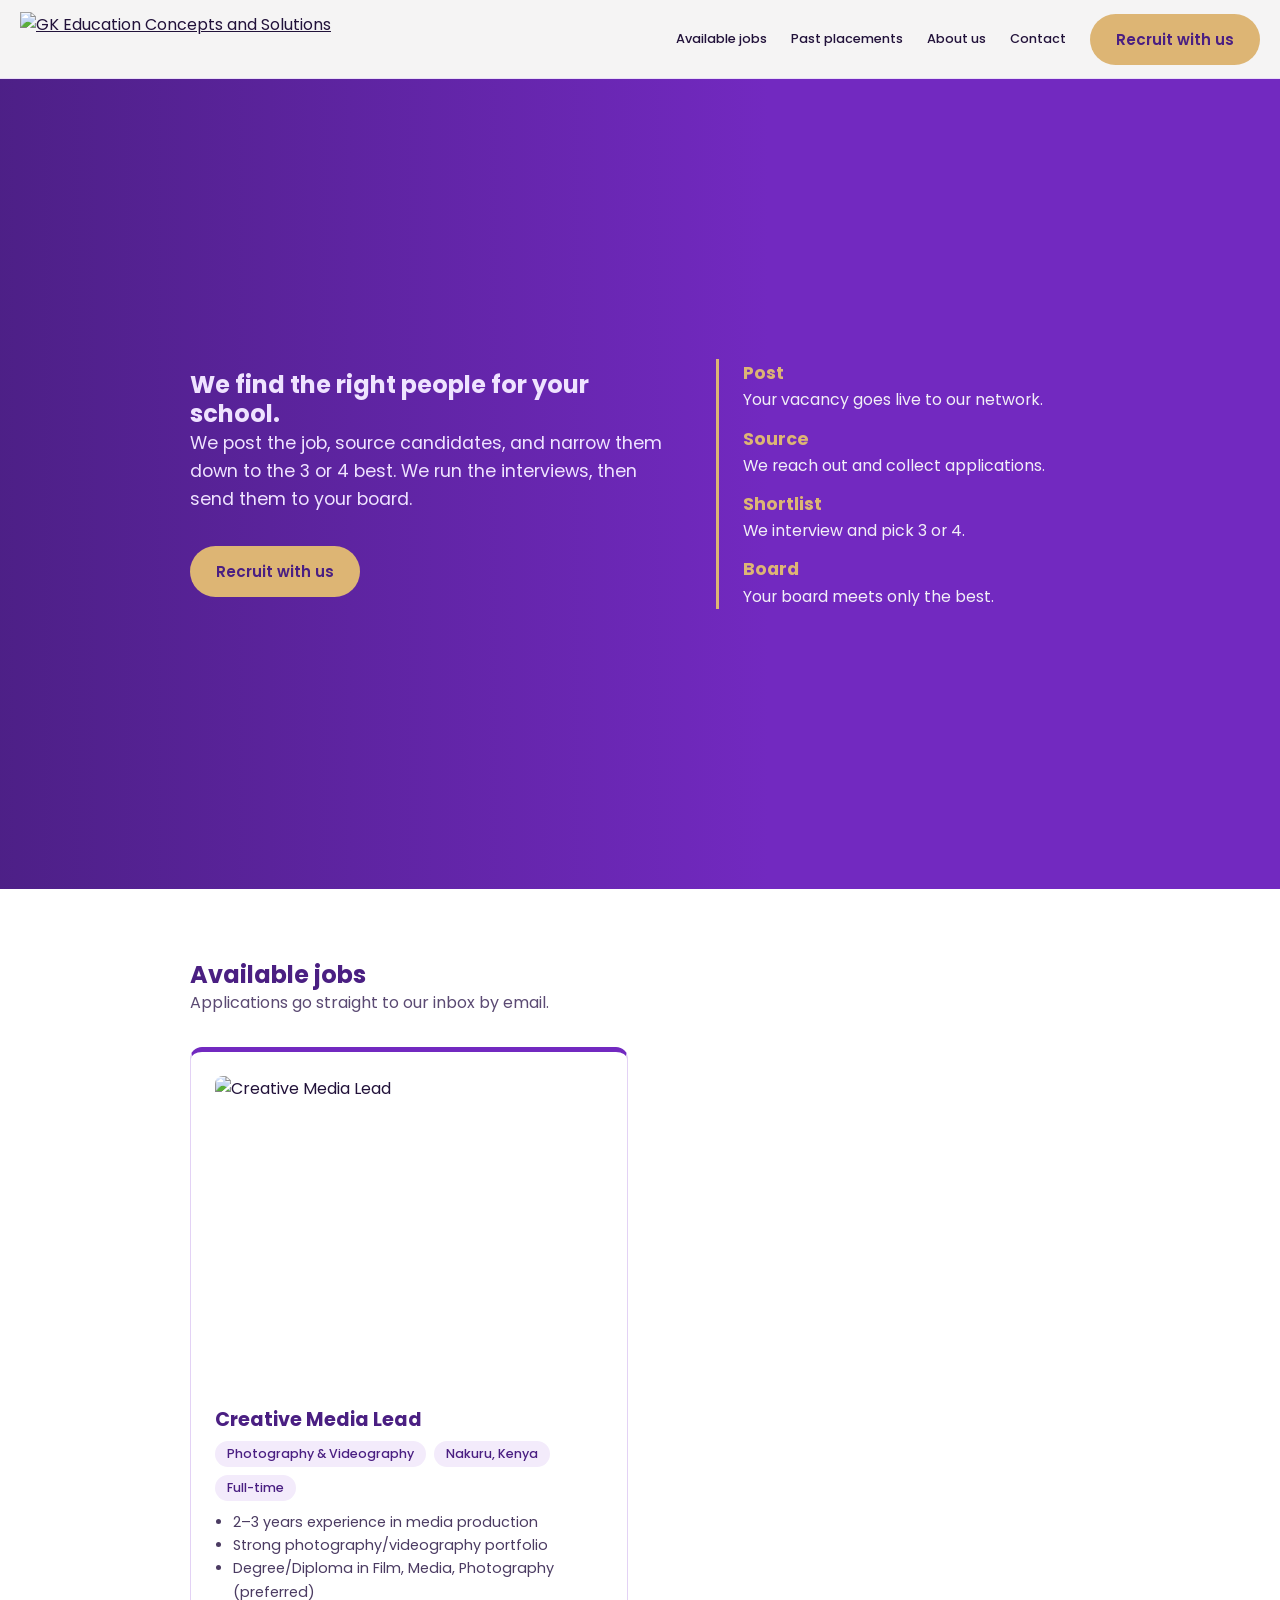
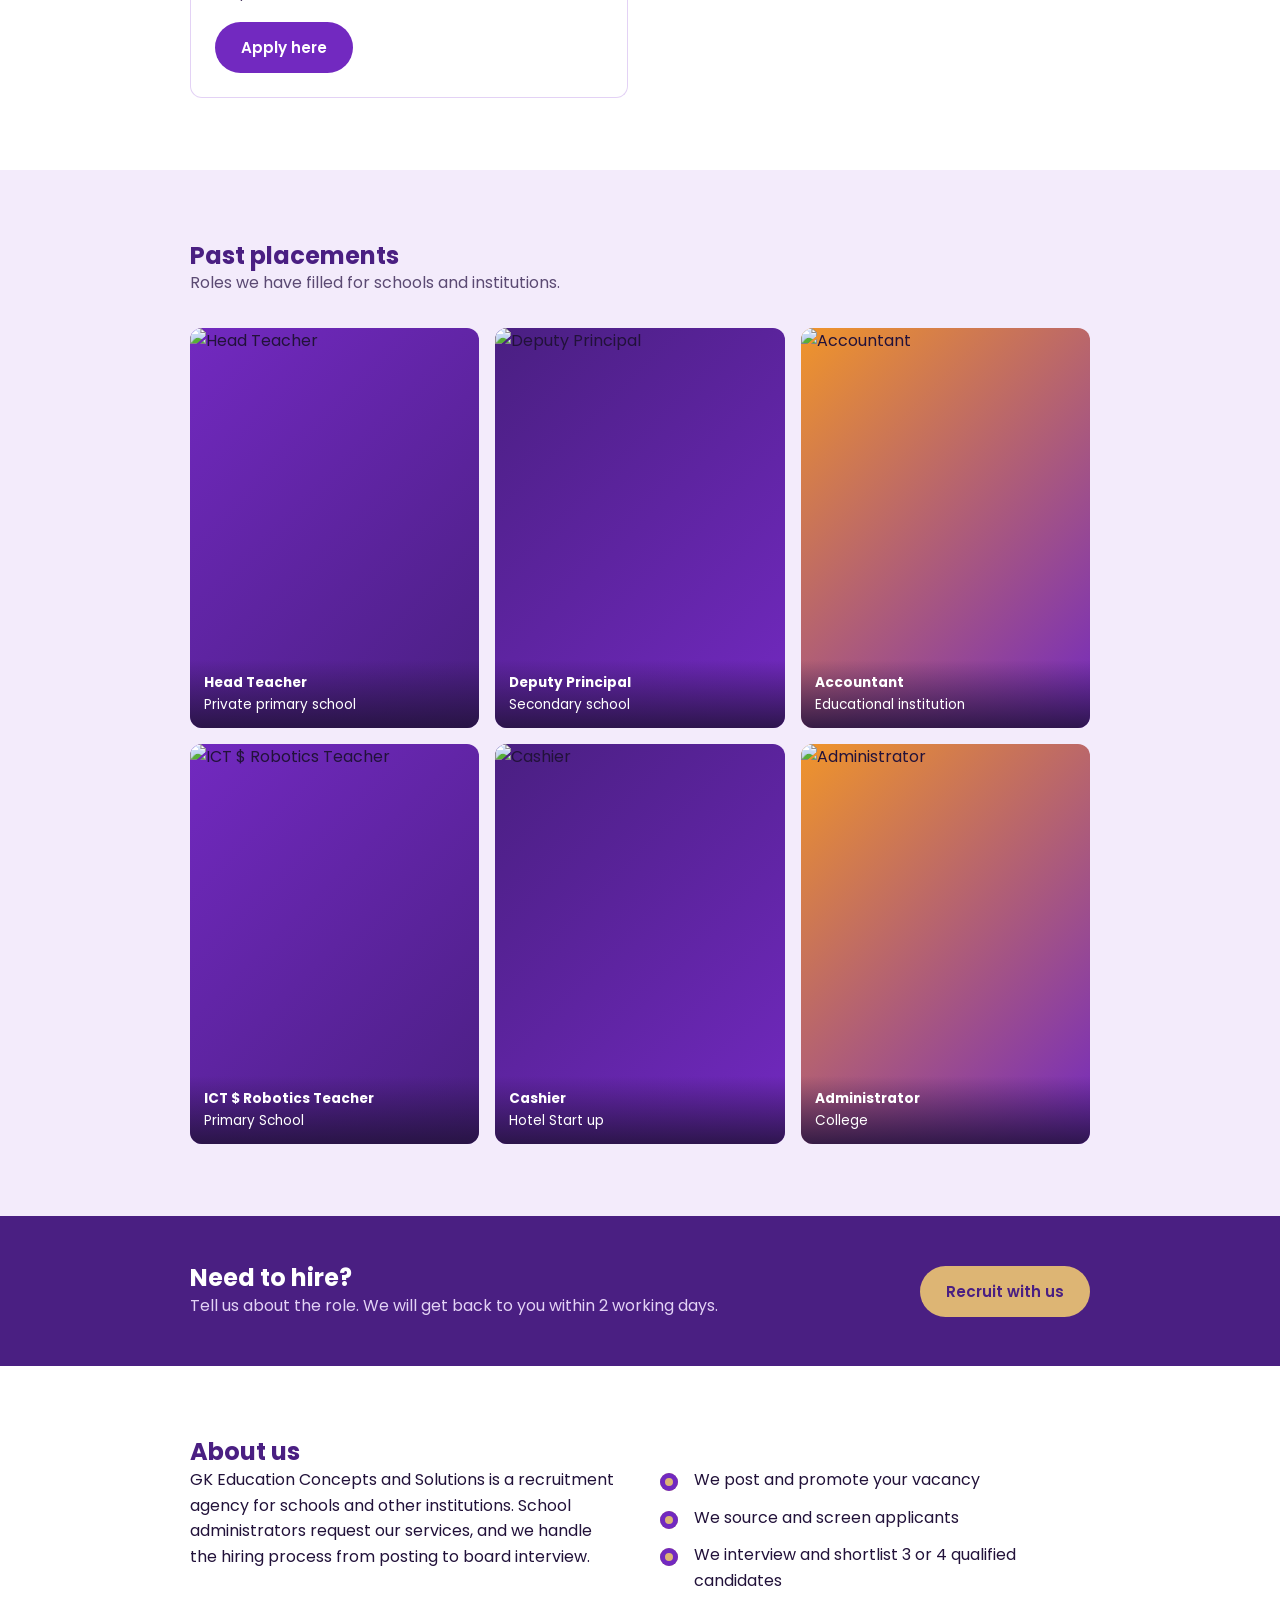
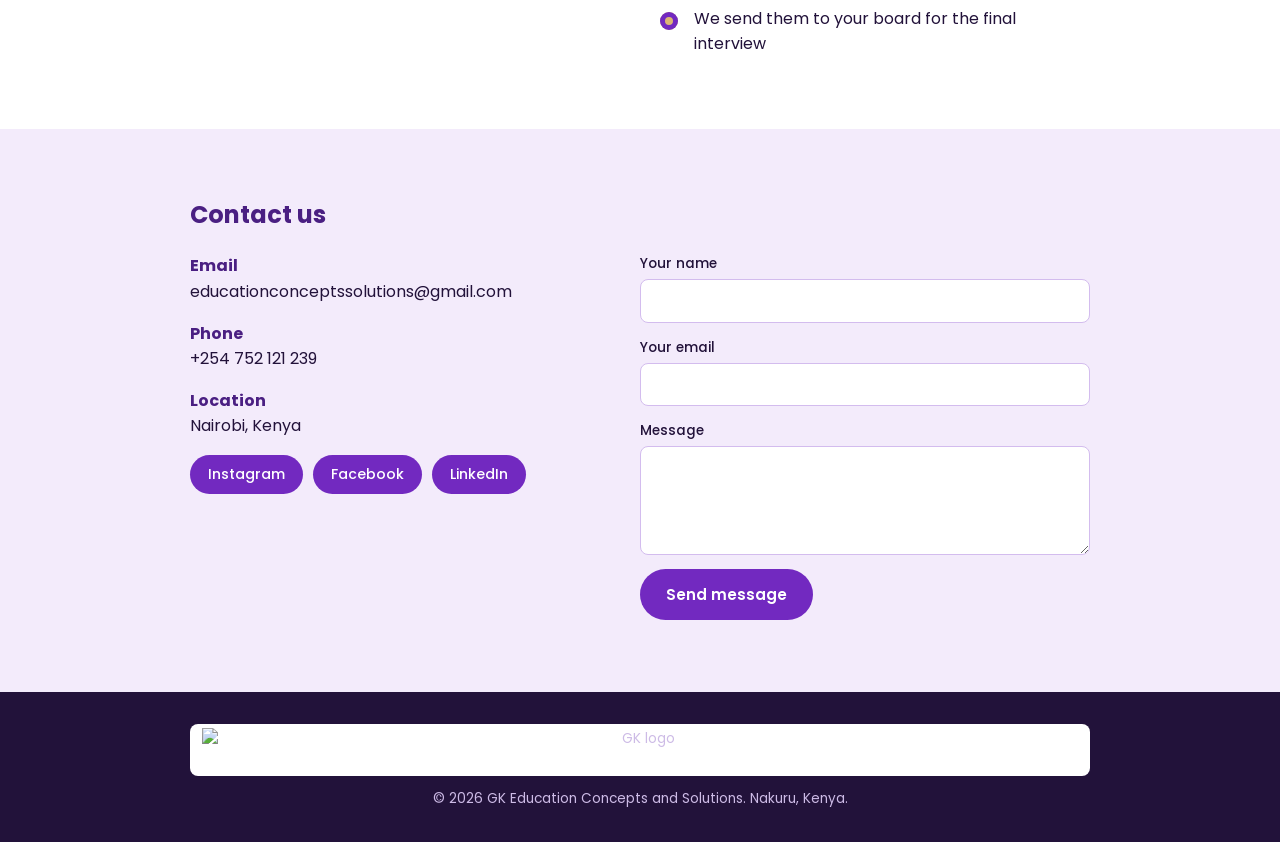
==== gks.html @ cedd3ccf "gk site" ====
<!DOCTYPE html>
<html lang="en">
<head>
<meta charset="UTF-8">
<meta name="viewport" content="width=device-width, initial-scale=1">
<title>GK Education Concepts and Solutions | Recruitment for Schools and Institutions</title>
<meta name="description" content="We source, screen and interview qualified candidates for schools and institutions, then present the best 3 or 4 to your board.">
<link rel="preconnect" href="https://fonts.googleapis.com">
<link rel="preconnect" href="https://fonts.gstatic.com" crossorigin>
<link href="https://fonts.googleapis.com/css2?family=Poppins:wght@400;500;600;700&display=swap" rel="stylesheet">
<link rel="stylesheet" href="css/gks.css">
</head>

<body>

<div class="box">

  <header class="nav">
    <a href="#home" class="brand">
        <img src="images/gkss.png" alt="GK Education Concepts and Solutions">
    </a>
    <button class="menu-btn" id="menuBtn" aria-label="Open menu" aria-expanded="false">Menu</button>
   
    <nav id="menu">
      <a href="#jobs">Available jobs</a>
      <a href="#past">Past placements</a>
      <a href="#about">About us</a>
      <a href="#contact">Contact</a>
      <button class="btn btn-gold" data-open="recruitModal">Recruit with us</button>
    </nav>
  </header>

  <section class="hero" id="home">

    <div class="hero-text">
      <h1>We find the right people for your school.</h1>
      <p>We post the job, source candidates, and narrow them down to the 3 or 4 best. We run the interviews, then send them to your board.</p>
      
      <div class="hero-actions">
        <button class="btn btn-gold" data-open="recruitModal">Recruit with us</button>
      </div>

    </div>

    <ol class="steps">
      <li><b>Post</b> Your vacancy goes live to our network.</li>
      <li><b>Source</b> We reach out and collect applications.</li>
      <li><b>Shortlist</b> We interview and pick 3 or 4.</li>
      <li><b>Board</b> Your board meets only the best.</li>
    </ol>

  </section>

  <section id="jobs">
    <h2>Available jobs</h2>
    <p class="lead">Applications go straight to our inbox by email.</p>
    <div class="grid" id="jobGrid"></div>
  </section>

  <section id="past" class="tint">
    <h2>Past placements</h2>
    <p class="lead">Roles we have filled for schools and institutions.</p>
    <div class="gallery" id="gallery"></div>
  </section>

  <section id="recruit" class="cta">
    <div>
      <h2>Need to hire?</h2>
      <p>Tell us about the role. We will get back to you within 2 working days.</p>
    </div>
    <button class="btn btn-gold" data-open="recruitModal">Recruit with us</button>
  </section>

  <section id="about">
    <h2>About us</h2>
    <div class="about">
      <p>GK Education Concepts and Solutions is a recruitment agency for schools and other institutions. School administrators request our services, and we handle the hiring process from posting to board interview.</p>
      <ul class="ticks">
        <li>We post and promote your vacancy</li>
        <li>We source and screen applicants</li>
        <li>We interview and shortlist 3 or 4 qualified candidates</li>
        <li>We send them to your board for the final interview</li>
      </ul>
    </div>
  </section>

  <section id="contact" class="tint">
    <h2>Contact us</h2>

    <div class="contact">
      <div class="contact-info">
        <p><b>Email</b><a href="mailto:educationconceptssolutions@gmail.com">educationconceptssolutions@gmail.com</a></p>
        <p><b>Phone</b><a href="tel:+254 752 121 239">+254 752 121 239</a></p>
        <p><b>Location</b>Nairobi, Kenya</p>

        <div class="socials">
          <a href="https://www.instagram.com/gk_esolutions?utm_source=qr" target="_blank" rel="noopener">Instagram</a>
          <a href="https://web.facebook.com/profile.php?id=61586979463828" target="_blank" rel="noopener">Facebook</a>
          <a href="https://www.linkedin.com/in/education-concepts-and-solutions-59b382419/" target="_blank" rel="noopener">LinkedIn</a>
        </div>
      </div>

      <form class="form" id="contactForm">
        <label>Your name<input name="name" required></label>
        <label>Your email<input type="email" name="email" required></label>
        <label>Message<textarea name="message" rows="4" required></textarea></label>
        <button class="btn btn-purple" type="submit">Send message</button>
      </form>
    </div>
  </section>

  <footer class="footer">
    <img src="images/gkss.png" alt="GK logo">
    <p>&copy; <span id="year"></span> GK Education Concepts and Solutions. Nakuru, Kenya.</p>
  </footer>
</div>

<!-- Employer request popup -->
<div class="modal" id="recruitModal" role="dialog" aria-modal="true" aria-labelledby="rTitle" hidden>
  
    <div class="modal-card">
    <button class="close" data-close aria-label="Close">&times;</button>
    <h3 id="rTitle">Recruit with us</h3>
    <p class="lead">Fill in the details and we will contact you.</p>
    
    <form class="form" id="recruitForm">
      <label>School or institution<input name="org" required></label>
      <label>Your name and title<input name="contact" required></label>
      
      <div class="row">
        <label>Email<input type="email" name="email" required></label>
        <label>Phone<input type="tel" name="phone" required></label>
      </div>


      <div class="row">
        <label>Position to fill<input name="position" required></label>
        <label>Number of vacancies<input type="number" name="count" min="1" value="1"></label>
      </div>
      <label>Details (qualifications, start date, notes)<textarea name="details" rows="3"></textarea></label>
      <button class="btn btn-purple" type="submit">Send request</button>
    </form>
  </div>
</div>

<script src="js/gks.js"></script>
</body>
</html>
---- css/gks.css ----
:root{
  --purple:#7229C0;      /* poster background */
  --purple-dark:#4A1F82; /* logo text */
  --gold:#DDB574;        /* poster button */
  --flame:#F0952A;       /* logo flame */
  --lilac:#F3EBFB;
  --ink:#22123A;
  --white:#fff;

  /* ===== PLAY WITH THESE ===== */
  /* Swap for your own photo, e.g. url('images/hero.jpg') or an Unsplash link */
  --hero-image:url('https://plus.unsplash.com/premium_photo-1707155465527-c5a2935b21cc?fm=jpg&q=60&w=3000&auto=format&fit=crop&ixlib=rb-4.1.0&ixid=M3wxMjA3fDB8MHxzZWFyY2h8MXx8YWZyaWNhbiUyMGJ1c2luZXNzJTIwbWVldGluZ3xlbnwwfHwwfHx8MA%3D%3D');
  --hero-overlay:rgba(74,31,130,.92); /* left-side tint so the text stays readable */

  --page-width:900px;   /* how wide the content "box" is (invisible) */
  --page-bg:#ffffff;     /* background behind the whole page */
  --gutter:max(24px, calc((100% - var(--page-width)) / 2)); /* side space; don't edit */
}

*{
    box-sizing:border-box;
    margin:0;padding:0
}
html{
    scroll-behavior:smooth;
    scroll-padding-top:90px
}
body{
    font-family:'Poppins',system-ui,sans-serif;
    color:var(--ink);
    background:var(--page-bg);
    line-height:1.6;
}
a{
    color:inherit;
}
img{
    max-width:100%;
    display:block;
}
:focus-visible{
    outline:3px solid var(--flame);
    outline-offset:2px;
}

/* Boxed layout */
/* No visible box: sections span the full width, only the content is held to --page-width */
.box{
    width:100%
}
section{
    padding:72px var(--gutter)
}
.tint{
    background:var(--lilac)
}
h1,h2,h3{
    line-height:1.2;
    color:var(--purple-dark)
}
.h2{
    font-size:2rem;
    margin-bottom:8px;
}
.lead{
    color:#5b4a73;
    margin-bottom:32px;
    max-width:60ch;
}

/* Buttons */
.btn{
    display:inline-block;
    font:600 .95rem 'Poppins',sans-serif;
    padding:12px 24px;
    border-radius:999px;
    border:2px solid transparent;
    cursor:pointer;
    text-decoration:none;
    transition:transform .15s,background.15s;
}
.btn:hover{
    transform:translateY(-2px);
}
.btn-gold{
    
    background:var(--gold);
    color:var(--purple-dark);
}
.btn-gold:hover{
    background:#e8c68f;
}
.btn-purple{
    background:var(--purple);
    color:#fff;
}
.btn-purple:hover{
    background:var(--purple-dark);
}
.btn-ghost{
    border-color:#fff;
    color:#fff;
}
.btn-ghost:hover{
    background:rgba(255,255,255,.15);
}


/* Navigation */
.nav {
    width: 100%;
    /* max-width: 1000px; */
    margin: 0 auto;
    display: flex;
    align-items: center;
    justify-content: space-between;
    gap: 24px;
    padding: 12px 20px;
    background: #eae9e97e;
    position: sticky;
    top: 0;
    z-index: 20;
    border-bottom: 1px solid #eadcf7;
}

/* Logo */
.brand {
    flex-shrink: 0;
}

.brand img {
    height: 54px;
    width: auto;
    display: block;
}

/* Links and recruit button */
.nav nav {
    display: flex;
    align-items: center;
    justify-content: flex-end;
    gap: 24px;
    flex: 1;
}

/* Individual links */
.nav nav a {
    text-decoration: none;
    font-weight: 450;
    font-size: 0.8rem;
    white-space: nowrap;
}

.nav nav a:hover {
    color: var(--purple);
}

/* Recruit button */
.nav nav .btn {
    font-size: 0.95rem;
    padding: 12px 24px;
    flex-shrink: 0;
    white-space: nowrap;
}

/* Mobile menu button */
.menu-btn {
    display: none;
    background: var(--purple);
    color: #fff;
    border: 0;
    border-radius: 8px;
    padding: 8px 16px;
    font: 600 0.9rem 'Poppins', sans-serif;
}

/* Hero */
.hero{
background:
    linear-gradient(90deg, var(--hero-overlay) 0%, rgba(114,41,192,.55) 60%, rgba(114,41,192,.5) 100%),
    var(--hero-image) center/cover no-repeat,
    var(--purple);
    height: 90vh;
    margin:0 auto;
    color:#fff;
    display:grid;
    grid-template-columns:1.3fr 1fr;
    gap:40px;
    align-items:center;
    
    padding:88px var(--gutter);
}
.hero h1{
    color:#efe3ff;
}
.hero p{
    font-size:1.1rem;
    max-width:48ch;
    margin-bottom:32px;
    color:#efe3ff;
}
.hero-actions{
    display:flex;
    gap:14px;
    flex-wrap:wrap;
}
.steps{
    list-style:none;
    display:grid;
    gap:12px;
    border-left:3px solid var(--gold);
    padding-left:24px;
}
.steps li{
    font-size:.99rem;
    color:#f2eff7;
}
.steps b{
    display:block;
    color:var(--gold);
    font-size:1.1rem;
}

/* Jobs */
.grid{
    display:grid;
    grid-template-columns:repeat(auto-fill,minmax(290px,1fr));
    gap:24px;
    
}

/* Job card images */
.job-image {
    width: 100%;
    height: 310px;
    object-fit:cover;
    object-position: center;
    border-radius: 8px;
    margin-bottom: 12px;
}

/* Responsive image height */
@media (max-width: 600px) {
    .job-image {
        height: 200px;
    }
}

.card{
    border:1px solid #e3d2f5;
    border-top:5px solid var(--purple);
    border-radius:12px;
    padding:24px;
    display:flex;
    flex-direction:column;
    gap:10px;
    background:#fff;
    min-width:0;
    overflow: hidden;
}
.card h3{
    font-size:1.2rem;
}
.tags{
    display:flex;
    flex-wrap:wrap;
    gap:8px;
}
.tags span{
    background:var(--lilac);
    color:var(--purple-dark);
    font-size:.78rem;
    padding:3px 12px;
    border-radius:999px;
    font-weight:500;
}
.card ul{
    padding-left:18px;
    font-size:.9rem;
    color:#4b3b62;
    flex:1;
}
.card .btn{
    align-self:flex-start;
    margin-top:8px;
}
.empty{
    grid-column:1/-1;
    padding:32px;
    border:2px dashed #d3bcee;
    border-radius:12px;
    text-align:center;
}

/* Gallery */
.gallery{
    display:grid;
    grid-template-columns:repeat(auto-fill,minmax(220px,1fr));
    gap:16px;
  
}


.shot{
    height: 400px; /* Increase image height here */
    width: 100%;
    aspect-ratio:4/3;
    border-radius:12px;
    overflow:hidden;
    position:relative;
    background:linear-gradient(135deg,var(--purple),var(--purple-dark));
}
.shot:nth-child(3n+2){
    background:linear-gradient(135deg,var(--purple-dark),var(--purple));
}
.shot:nth-child(3n){
    background:linear-gradient(135deg,var(--flame),var(--purple));
}
.shot img{
    width:100%;
    height:100%;
    object-fit:cover;
    object-position: center;
}
.shot figcaption{
    position:absolute;
    inset:auto 0 0 0;
    padding:12px 14px;
    background:linear-gradient(transparent,rgba(34,18,58,.85));
    color:#fff;
    font-size:.85rem;
}
.shot figcaption b{
    display:block;
}

/* CTA band */
.cta{
    background:var(--purple-dark);
    color:#fff;
    display:flex;
    align-items:center;
    justify-content:space-between;
    gap:24px;
    flex-wrap:wrap;
    padding:48px var(--gutter);
}
.cta h2{
    color:#fff;
}
.cta p{
    color:#e3d2f5;
}

/* About */
.about{
    display:grid;
    grid-template-columns:1fr 1fr;
    gap:40px;
    align-items:start;
}
.ticks{
    list-style:none;
    display:grid;
    gap:12px;
}
.ticks li{
    padding-left:34px;
    position:relative;
}
.ticks li::before{
    content:"";
    position:absolute;
    left:0;
    top:6px;
    width:18px;
    height:18px;
    border-radius:50%;
    background:var(--gold);
    box-shadow:inset 0 0 0 5px var(--purple);
}

/* Contact */
.contact{
    display:grid;
    grid-template-columns:1fr 1.1fr;
    gap:40px;
    margin-top:24px;
}
.contact-info p{
    margin-bottom:16px;
}
.contact-info b{
    display:block;
    color:var(--purple-dark);
}
.contact-info a{
    text-decoration:none;
    word-break:break-all;
}
.contact-info a:hover{
    color:var(--purple);
}
.socials{
    display:flex;
    flex-wrap:wrap;
    gap:10px;
    margin-top:8px;
}
.socials a{
    background:var(--purple);
    color:#fff;
    padding:8px 18px;
    border-radius:999px;
    font-size:.88rem;
    font-weight:500;
}
.socials a:hover{
    background:var(--flame);
}

/* Forms */
.form{
    display:grid;
    gap:14px;
}
.form label{
    display:grid;
    gap:4px;
    font-size:.85rem;
    font-weight:500;
}
.form input,
.form textarea{
    font:inherit;
    padding:10px 12px;
    border:1.5px solid #d3bcee;
    border-radius:8px;
    background:#fff;
    width:100%;
}
.form input:focus,
.form textarea:focus{
    border-color:var(--purple);
    outline:none;
    box-shadow:0 0 0 3px rgba(114,41,192,.2);
}
.row{
    display:grid;
    grid-template-columns:1fr 1fr;
    gap:14px;
}
.form .btn{
    justify-self:start;
}

/* Footer */
.footer{
    background:var(--ink);
    color:#cdbbe6;
    text-align:center;
    padding:32px var(--gutter);
    font-size:.85rem;
}
.footer img{
    height:52px;
    margin:0 auto 12px;
    background:#fff;
    border-radius:8px;
    padding:4px 12px;
}

/* Modal */
.modal{
    position:fixed;
    inset:0;
    background:rgba(34,18,58,.7);
    display:grid;
    place-items:center;
    padding:16px;
    z-index:50;
    overflow-y:auto;
}
.modal[hidden]{
    display:none;
}
.modal-card{
    background:#fff;
    border-radius:16px;
    padding:32px;
    width:100%;
    max-width:560px;
    position:relative;
    border-top:6px solid var(--gold);
    animation:pop .2s ease-out;
}
.modal-card .lead{
    margin-bottom:20px;
}
.close{
    position:absolute;
    top:10px;
    right:14px;
    background:none;
    border:0;
    font-size:2rem;
    line-height:1;
    cursor:pointer;
    color:var(--purple-dark);
}
@keyframes pop{
    from{transform:scale(.96);
        opacity:0}to{transform:none;opacity:1}
    }
@media (prefers-reduced-motion:reduce){
    *{animation:none!important;
        transition:none!important;
        scroll-behavior:auto!important}
    }


/* Mobile */
@media (max-width: 820px) {

    :root {
        --gutter: 20px;
    }

    .box {
        width: 100%;
        max-width: 100%;
    }

    section,
    .hero,
    .cta {
        padding-block: 48px;
    }

    /* Navbar */
    .nav {
        width: 100%;
        max-width: 100%;
        padding: 10px 20px;
        flex-wrap: wrap;
        justify-content: space-between;
        gap: 12px;
    }

    .brand img {
        height: 44px;
        max-width: 180px;
        object-fit: contain;
    }

    /* Show menu button */
    .menu-btn {
        display: block;
        margin-left: auto;
    }

    /* Hide navigation by default */
    .nav nav#menu {
        display: none;
        flex-direction: column;
        align-items: stretch;
        gap: 14px;
        width: 100%;
        flex: 0 0 100%;
        padding: 16px 0 8px;
    }

    /* Show menu when opened */
    .nav nav#menu.open {
        display: flex;
    }

    .nav nav#menu a {
        font-size: 0.95rem;
        white-space: normal;
        padding: 6px 0;
    }

    /* Recruit button */
    .nav nav#menu .btn {
        align-self: flex-start;
        max-width: 100%;
        white-space: normal;
    }

    /* Other sections */
    .hero,
    .about,
    .contact {
        grid-template-columns: 1fr;
    }
    .hero{
        height: auto;
    }
    .row {
        grid-template-columns: 1fr;
    }
}
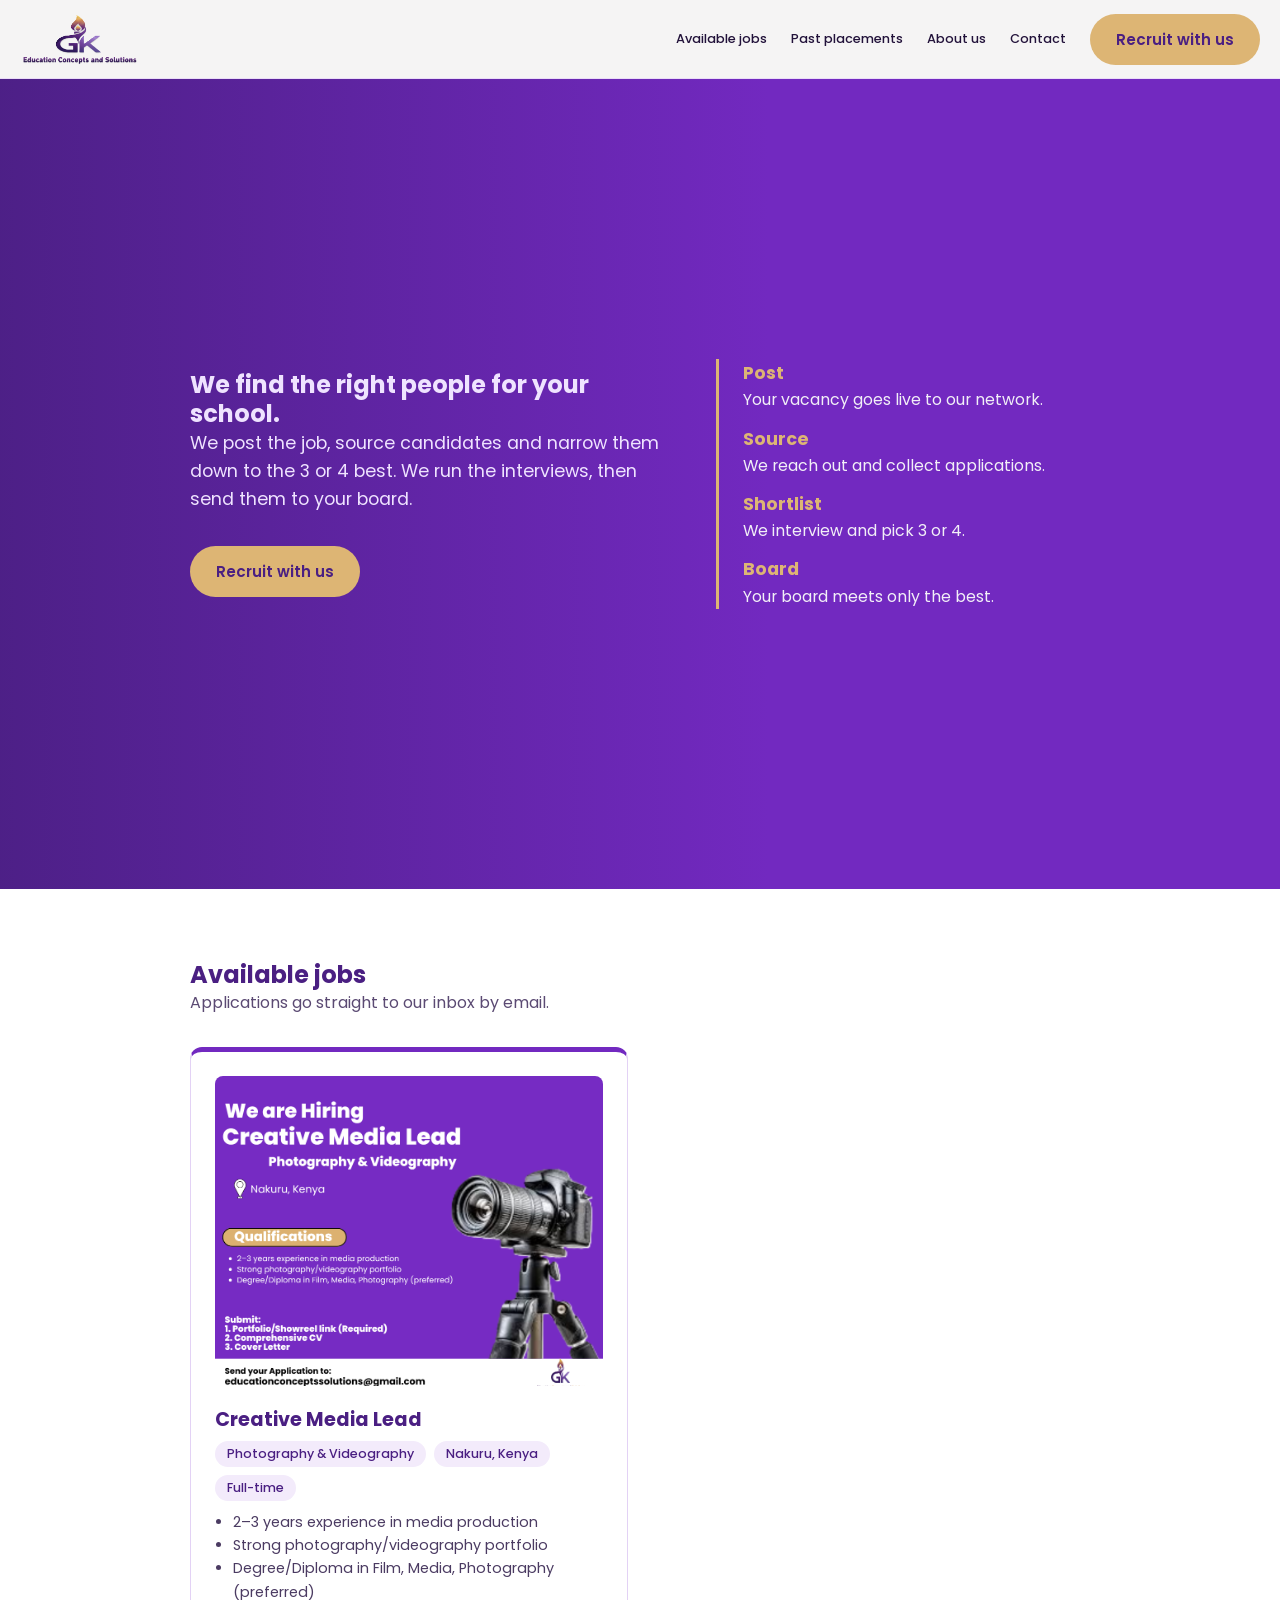
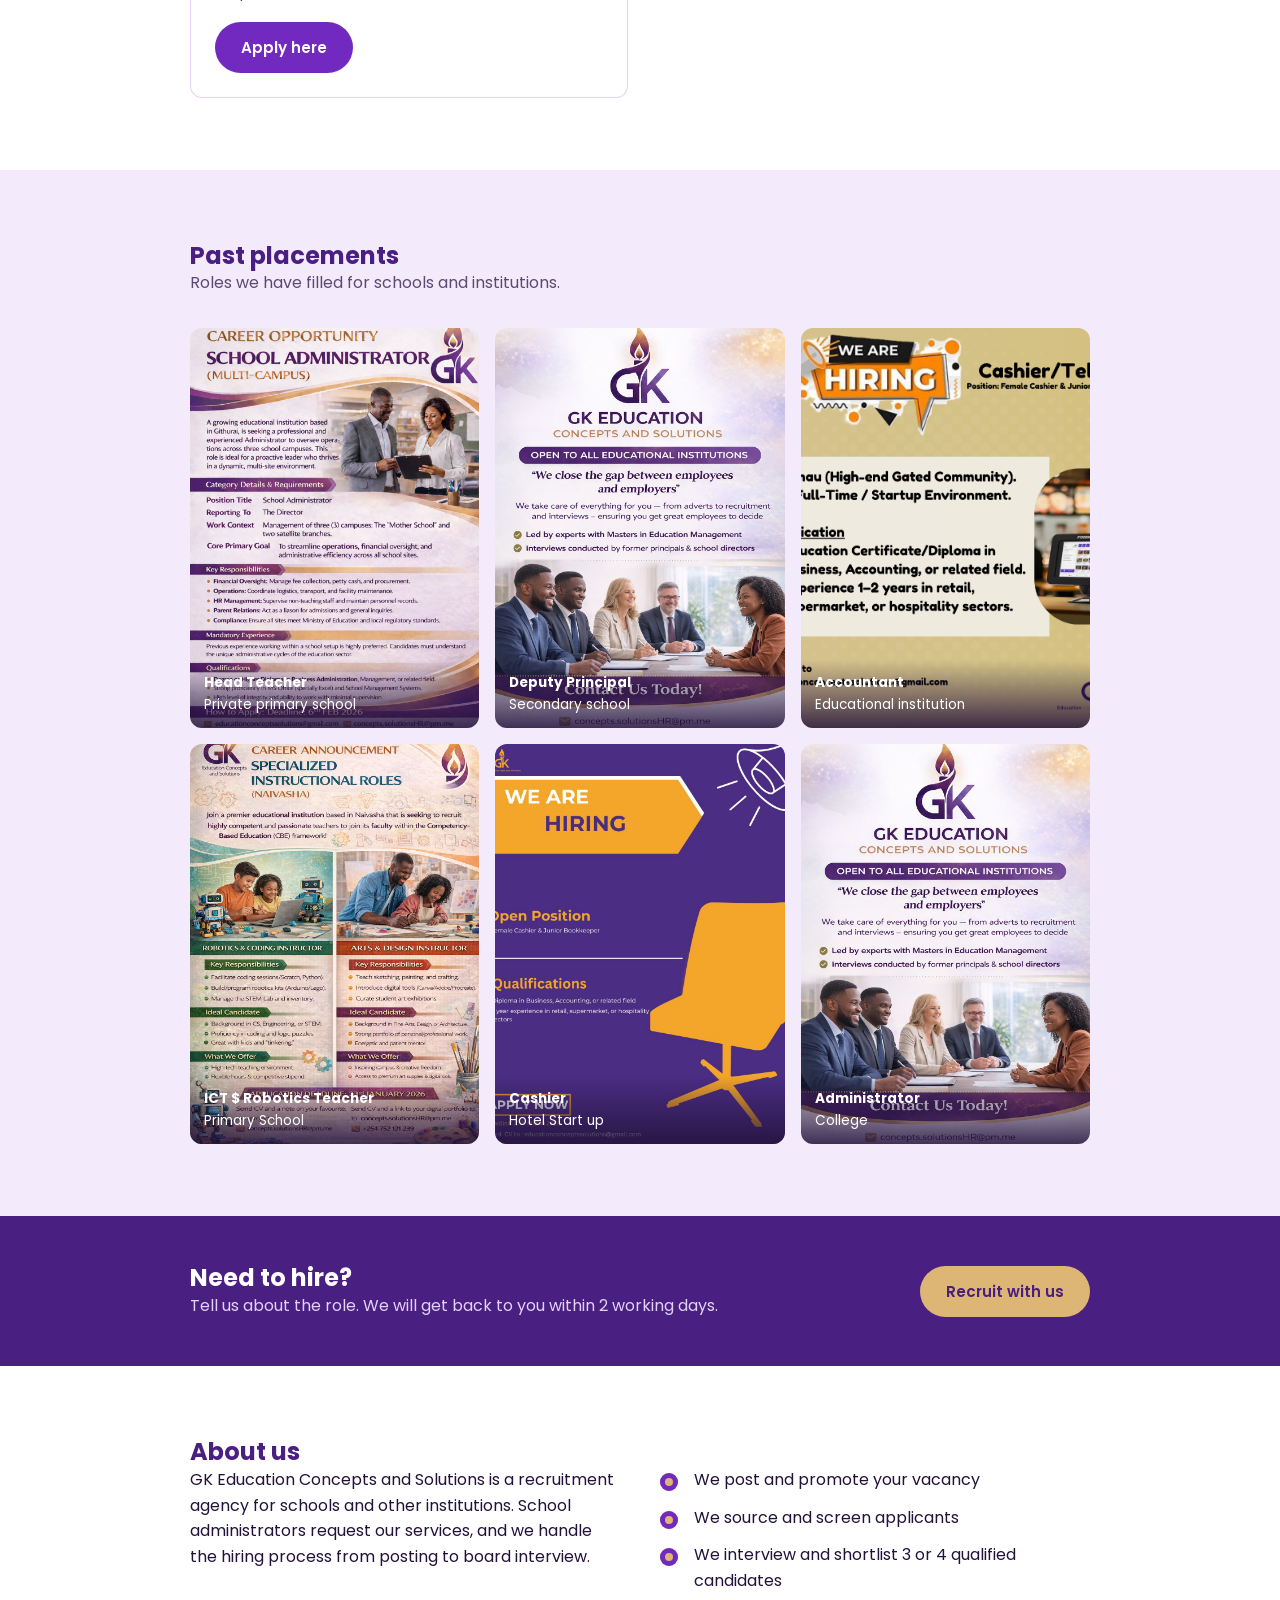
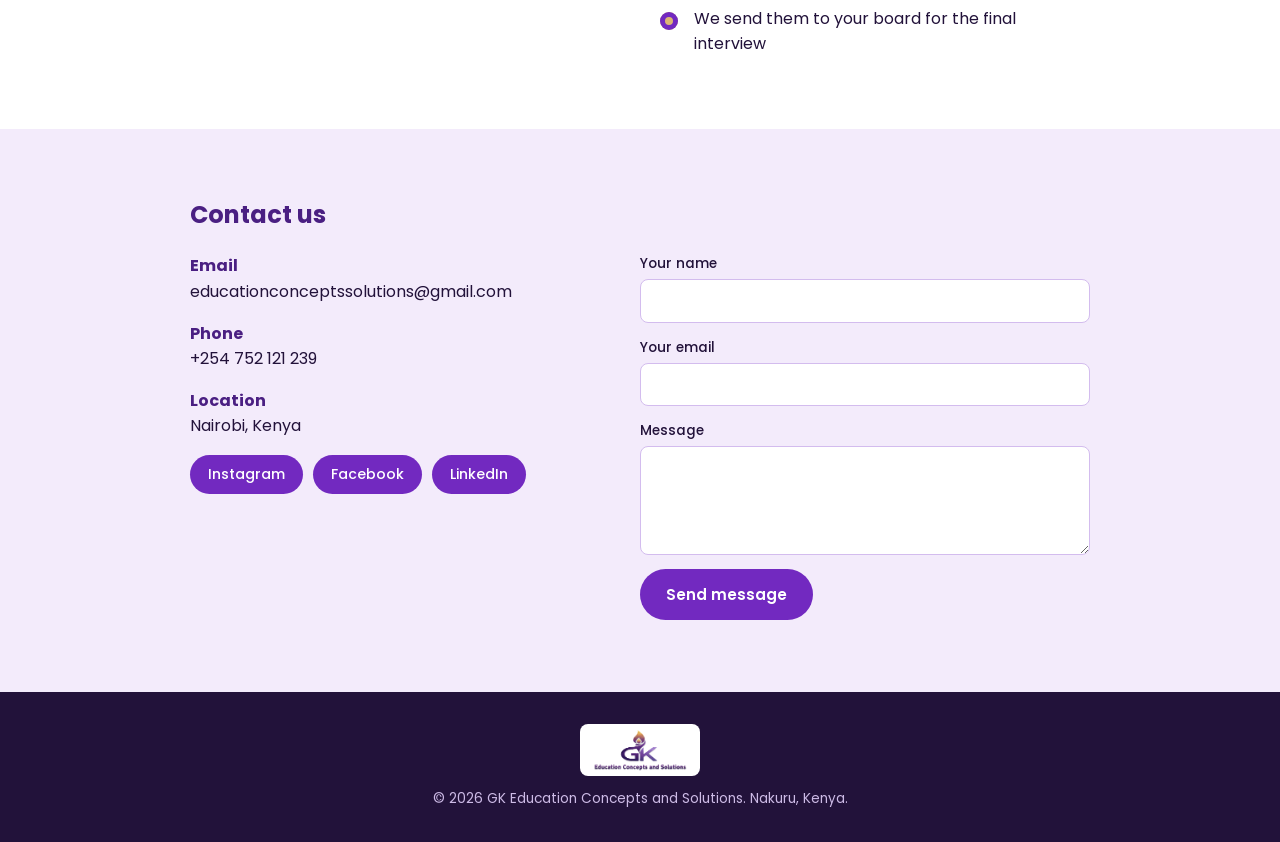
==== commit b17ea3b6: "eva site" ====
--- a/gks.html
+++ b/gks.html
@@ -34,7 +34,7 @@
 
     <div class="hero-text">
       <h1>We find the right people for your school.</h1>
-      <p>We post the job, source candidates, and narrow them down to the 3 or 4 best. We run the interviews, then send them to your board.</p>
+      <p>We post the job, source candidates and narrow them down to the 3 or 4 best. We run the interviews, then send them to your board.</p>
       
       <div class="hero-actions">
         <button class="btn btn-gold" data-open="recruitModal">Recruit with us</button>
